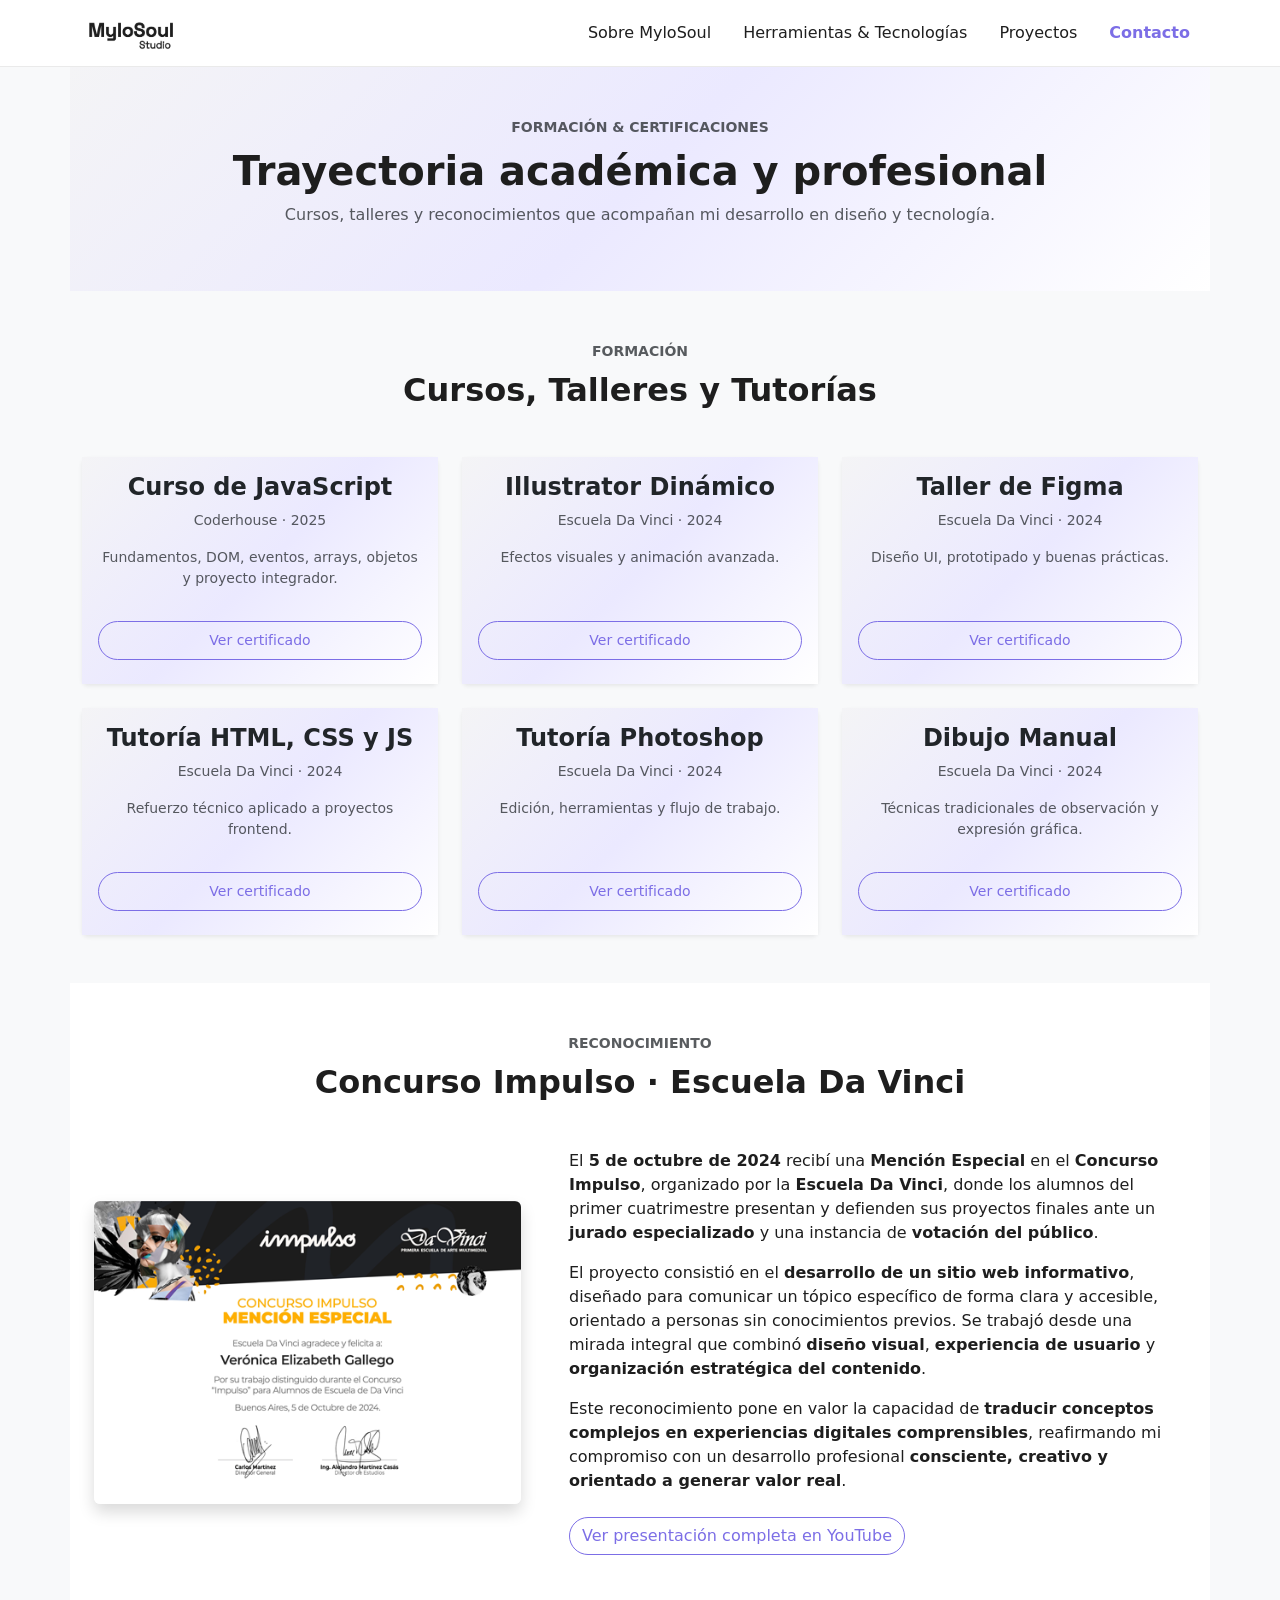
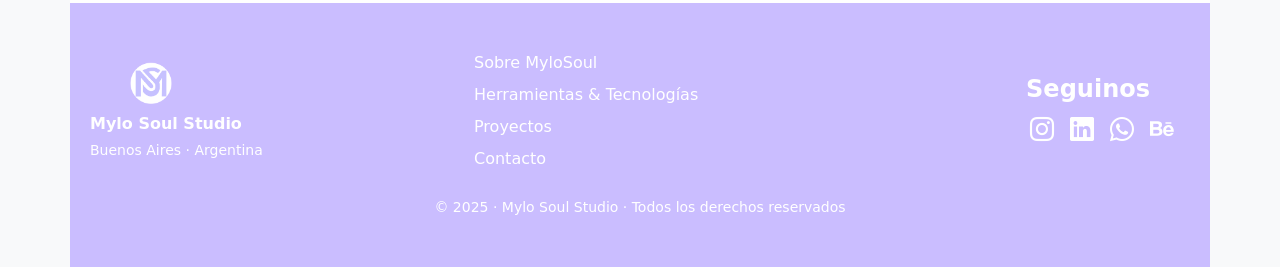
==== formacion.html @ a6a3fb54 "Add files via upload" ====
<!DOCTYPE html>
<html lang="es">
<head>
  <meta charset="UTF-8">
  <meta name="viewport" content="width=device-width, initial-scale=1.0">
  <title>Formación y Certificaciones | Mylo Soul Studio</title>

  <meta name="description" content="Formación académica, talleres y certificaciones de Verónica Gallego. Diseño y Desarrollo Web con enfoque estratégico.">
  <meta name="author" content="Verónica Gallego">

  <link href="https://cdn.jsdelivr.net/npm/bootstrap@5.3.0/dist/css/bootstrap.min.css" rel="stylesheet">
  <link href="https://cdn.jsdelivr.net/npm/bootstrap-icons@1.10.5/font/bootstrap-icons.css" rel="stylesheet">
  <link rel="stylesheet" href="css/style.css">
</head>

<body class="bg-light">

<!-- NAV -->
<nav class="navbar navbar-expand-lg mylo-navbar sticky-top">
  <div class="container">
    <a class="navbar-brand" href="index.html">
      <img src="img/logotipo_grisoscuro.png" alt="Mylo Soul Studio" height="40">
    </a>

    <button class="navbar-toggler" type="button" data-bs-toggle="collapse" data-bs-target="#navbarFormacion">
      <span class="navbar-toggler-icon"></span>
    </button>

    <div class="collapse navbar-collapse" id="navbarFormacion">
      <ul class="navbar-nav ms-auto">
        <li class="nav-item"><a class="nav-link" href="index.html#sobremi">Sobre MyloSoul</a></li>
        <li class="nav-item"><a class="nav-link" href="index.html#formacion">Herramientas & Tecnologías</a></li>
        <li class="nav-item"><a class="nav-link" href="index.html#proyectos">Proyectos</a></li>
        <li class="nav-item"><a class="nav-link nav-cta" href="index.html#contacto">Contacto</a></li>
      </ul>
    </div>
  </div>
</nav>

<!-- HEADER -->
<header class="py-5 text-center mylo-hero container mylo-hero-container">
  <div class="container">
    <span class="text-uppercase text-muted small fw-semibold">
      Formación & Certificaciones
    </span>
    <h1 class="fw-bold mt-2">
      Trayectoria académica y profesional
    </h1>
    <p class="text-muted mt-2">
      Cursos, talleres y reconocimientos que acompañan mi desarrollo en diseño y tecnología.
    </p>
  </div>
</header>

<main>

  <!-- =======================
       FORMACIÓN
  ======================== -->
  <section class="py-5">
    <div class="container">

      <div class="text-center mb-5">
        <span class="text-uppercase text-muted small fw-semibold">Formación</span>
        <h2 class="fw-bold mt-2">Cursos, Talleres y Tutorías</h2>
      </div>

      <div class="row g-4">

        <!-- JS -->
        <div class="col-12 col-md-6 col-lg-4">
          <div class="card h-100 border-0 shadow-sm">
            <div class="card-body d-flex flex-column text-center mylo-hero">
              <h3 class="h4 fw-semibold">Curso de JavaScript</h3>
              <p class="small text-muted">Coderhouse · 2025</p>
              <p class="small text-muted flex-grow-1">
                Fundamentos, DOM, eventos, arrays, objetos y proyecto integrador.
              </p>
              <button class="btn btn-mylo-outline btn-sm mt-3 py-2 h4"
                      data-bs-toggle="modal"
                      data-bs-target="#modalJS">
                Ver certificado
              </button>
            </div>
          </div>
        </div>

        <!-- Illustrator -->
        <div class="col-12 col-md-6 col-lg-4">
          <div class="card h-100 border-0 shadow-sm">
            <div class="card-body d-flex flex-column text-center mylo-hero">
              <h3 class="h4 fw-semibold">Illustrator Dinámico</h3>
              <p class="small text-muted">Escuela Da Vinci · 2024</p>
              <p class="small text-muted flex-grow-1">
                Efectos visuales y animación avanzada.
              </p>
              <button class="btn btn-mylo-outline btn-sm mt-3 py-2 h4"
                      data-bs-toggle="modal"
                      data-bs-target="#modalUX">
                Ver certificado
              </button>
            </div>
          </div>
        </div>

        <!-- Figma -->
        <div class="col-12 col-md-6 col-lg-4">
          <div class="card h-100 border-0 shadow-sm">
            <div class="card-body d-flex flex-column text-center mylo-hero">
              <h3 class="h4 fw-semibold">Taller de Figma</h3>
              <p class="small text-muted">Escuela Da Vinci · 2024</p>
              <p class="small text-muted flex-grow-1">
                Diseño UI, prototipado y buenas prácticas.
              </p>
              <button class="btn btn-mylo-outline btn-sm mt-3 py-2 h4"
                      data-bs-toggle="modal"
                      data-bs-target="#modalMarca">
                Ver certificado
              </button>
            </div>
          </div>
        </div>

        <!-- Tutoría HTML -->
        <div class="col-12 col-md-6 col-lg-4">
          <div class="card h-100 border-0 shadow-sm">
            <div class="card-body d-flex flex-column text-center mylo-hero">
              <h3 class="h4 fw-semibold">Tutoría HTML, CSS y JS</h3>
              <p class="small text-muted">Escuela Da Vinci · 2024</p>
              <p class="small text-muted flex-grow-1">
                Refuerzo técnico aplicado a proyectos frontend.
              </p>
              <button class="btn btn-mylo-outline btn-sm mt-3 py-2 h4"
                      data-bs-toggle="modal"
                      data-bs-target="#modalTutoria">
                Ver certificado
              </button>
            </div>
          </div>
        </div>

        <!-- Photoshop -->
        <div class="col-12 col-md-6 col-lg-4">
          <div class="card h-100 border-0 shadow-sm">
            <div class="card-body d-flex flex-column text-center mylo-hero">
              <h3 class="h4 fw-semibold">Tutoría Photoshop</h3>
              <p class="small text-muted">Escuela Da Vinci · 2024</p>
              <p class="small text-muted flex-grow-1">
                Edición, herramientas y flujo de trabajo.
              </p>
              <button class="btn btn-mylo-outline btn-sm mt-3 py-2 h4"
                      data-bs-toggle="modal"
                      data-bs-target="#modalPhotoshop">
                Ver certificado
              </button>
            </div>
          </div>
        </div>

        <!-- Dibujo -->
        <div class="col-12 col-md-6 col-lg-4">
          <div class="card h-100 border-0 shadow-sm">
            <div class="card-body d-flex flex-column text-center mylo-hero">
              <h3 class="h4 fw-semibold">Dibujo Manual</h3>
              <p class="small text-muted">Escuela Da Vinci · 2024</p>
              <p class="small text-muted flex-grow-1">
                Técnicas tradicionales de observación y expresión gráfica.
              </p>
              <button class="btn btn-mylo-outline btn-sm mt-3 py-2 h4"
                      data-bs-toggle="modal"
                      data-bs-target="#modalDibujo">
                Ver certificado
              </button>
            </div>
          </div>
        </div>

      </div>
    </div>
  </section>

  <!-- =======================
       RECONOCIMIENTO
  ======================== -->
 <section class="py-5 bg-white container">
  <div class="container">

    <!-- TÍTULO -->
    <div class="text-center mb-5">
      <span class="text-uppercase text-muted small fw-semibold">
        Reconocimiento
      </span>
      <h2 class="fw-bold mt-2">
        Concurso Impulso · Escuela Da Vinci
      </h2>
    </div>

    <div class="row align-items-center g-5">

      <!-- IMAGEN -->
      <div class="col-lg-5 text-center">
        <img 
          src="img/talleres/premio.png"
          class="img-fluid rounded shadow"
          alt="Mención Especial · Concurso Impulso Escuela Da Vinci"
        >
      </div>

      <!-- TEXTO -->
      <div class="col-lg-7">
        <p>
          El <strong>5 de octubre de 2024</strong> recibí una
          <strong>Mención Especial</strong> en el
          <strong>Concurso Impulso</strong>, organizado por la
          <strong>Escuela Da Vinci</strong>, donde los alumnos del primer
          cuatrimestre presentan y defienden sus proyectos finales ante un
          <strong>jurado especializado</strong> y una instancia de
          <strong>votación del público</strong>.
        </p>

        <p>
          El proyecto consistió en el
          <strong>desarrollo de un sitio web informativo</strong>,
          diseñado para comunicar un tópico específico de forma clara y accesible,
          orientado a personas sin conocimientos previos. Se trabajó desde una
          mirada integral que combinó
          <strong>diseño visual</strong>,
          <strong>experiencia de usuario</strong> y
          <strong>organización estratégica del contenido</strong>.
        </p>

        <p>
          Este reconocimiento pone en valor la capacidad de
          <strong>traducir conceptos complejos en experiencias digitales comprensibles</strong>,
          reafirmando mi compromiso con un desarrollo profesional
          <strong>consciente, creativo y orientado a generar valor real</strong>.
        </p>

        <!-- BOTÓN -->
        <div class="mt-4">
          <a 
            href="https://youtu.be/0paNfX1N5NU" 
            target="_blank"
            rel="noopener noreferrer"
            class="btn btn-mylo-outline"
          >
            Ver presentación completa en YouTube
          </a>
        </div>
      </div>

    </div>
  </div>
</section>


</main>
<div class="modal fade" id="modalJS" tabindex="-1" aria-hidden="true">
  <div class="modal-dialog modal-lg modal-dialog-centered modal-dialog-scrollable">
    <div class="modal-content border-0 shadow">

      <div class="modal-header bg-lavanda text-white">
        <h3 class="modal-title fs-5 fw-semibold mb-0">
          Certificado · Curso de JavaScript
        </h3>
        <button type="button" class="btn-close btn-close-white" data-bs-dismiss="modal"></button>
      </div>

      <div class="modal-body text-center">
        <img src="img/talleres/certificadojs.png"
             alt="Certificado Curso de JavaScript"
             class="img-fluid rounded">
      </div>

    </div>
  </div>
</div>

<div class="modal fade" id="modalUX" tabindex="-1" aria-hidden="true">
  <div class="modal-dialog modal-lg modal-dialog-centered modal-dialog-scrollable">
    <div class="modal-content border-0 shadow">

      <div class="modal-header bg-lavanda text-white">
        <h3 class="modal-title fs-5 fw-semibold mb-0">
          Certificado · Illustrator Dinámico
        </h3>
        <button type="button" class="btn-close btn-close-white" data-bs-dismiss="modal"></button>
      </div>

      <div class="modal-body text-center">
        <img src="img/talleres/ai-dinamico.png"
             alt="Certificado Illustrator Dinámico"
             class="img-fluid rounded">
      </div>

    </div>
  </div>
</div>
<div class="modal fade" id="modalMarca" tabindex="-1" aria-hidden="true">
  <div class="modal-dialog modal-lg modal-dialog-centered modal-dialog-scrollable">
    <div class="modal-content border-0 shadow">

      <div class="modal-header bg-lavanda text-white">
        <h3 class="modal-title fs-5 fw-semibold mb-0">
          Certificado · Taller de Figma
        </h3>
        <button type="button" class="btn-close btn-close-white" data-bs-dismiss="modal"></button>
      </div>

      <div class="modal-body text-center">
        <img src="img/talleres/taller-figma.png"
             alt="Certificado Taller de Figma"
             class="img-fluid rounded">
      </div>

    </div>
  </div>
</div>
<div class="modal fade" id="modalTutoria" tabindex="-1" aria-hidden="true">
  <div class="modal-dialog modal-lg modal-dialog-centered modal-dialog-scrollable">
    <div class="modal-content border-0 shadow">

      <div class="modal-header bg-lavanda text-white">
        <h3 class="modal-title fs-5 fw-semibold mb-0">
          Certificado · Tutoría HTML, CSS y JavaScript
        </h3>
        <button type="button" class="btn-close btn-close-white" data-bs-dismiss="modal"></button>
      </div>

      <div class="modal-body text-center">
        <img src="img/talleres/tutoria-html.png"
             alt="Certificado Tutoría HTML CSS JS"
             class="img-fluid rounded">
      </div>

    </div>
  </div>
</div>
<div class="modal fade" id="modalPhotoshop" tabindex="-1" aria-hidden="true">
  <div class="modal-dialog modal-lg modal-dialog-centered modal-dialog-scrollable">
    <div class="modal-content border-0 shadow">

      <div class="modal-header bg-lavanda text-white">
        <h3 class="modal-title fs-5 fw-semibold mb-0">
          Certificado · Tutoría Photoshop
        </h3>
        <button type="button" class="btn-close btn-close-white" data-bs-dismiss="modal"></button>
      </div>

      <div class="modal-body text-center">
        <img src="img/talleres/tutoria-photoshop.png"
             alt="Certificado Tutoría Photoshop"
             class="img-fluid rounded">
      </div>

    </div>
  </div>
</div>

<div class="modal fade" id="modalDibujo" tabindex="-1" aria-hidden="true">
  <div class="modal-dialog modal-lg modal-dialog-centered modal-dialog-scrollable">
    <div class="modal-content border-0 shadow">

      <div class="modal-header bg-lavanda text-white">
        <h3 class="modal-title fs-5 fw-semibold mb-0">
          Certificado · Taller de Dibujo Manual
        </h3>
        <button type="button" class="btn-close btn-close-white" data-bs-dismiss="modal"></button>
      </div>

      <div class="modal-body text-center">
        <img src="img/talleres/dibujo-a-mano.png"
             alt="Certificado Taller de Dibujo Manual"
             class="img-fluid rounded">
      </div>

    </div>
  </div>
</div>


<footer class="mylo-footer py-5 container">
  

    <div class="row gy-4 align-items-center text-center text-md-start">

      <!-- 1️⃣ LOGO + LOCALIZACIÓN -->
      <div class="col-12 col-md-4 d-flex flex-column align-items-center align-items-md-start ">
        <img 
          src="img/logo_lavanda_b.png" 
          alt="Mylo Soul Studio"
          class="logo-desktop d-none d-md-block px-5 mb-2"
         
        >

        <p class="mb-1 fw-semibold px-2">Mylo Soul Studio</p>
        <p class="small mb-0 px-2">Buenos Aires · Argentina</p>
      </div>

      <!-- 2️⃣ NAV FOOTER -->
      <nav class="col-12 col-md-4 px-4">
        <ul class="list-unstyled mb-0 d-flex flex-column gap-2 align-items-center align-items-md-start">
          <li><a href="#sobremi" class="text-white text-decoration-none">Sobre MyloSoul</a></li>
          <li><a href="#formacion" class="text-white text-decoration-none">Herramientas & Tecnologías</a></li>
          <li><a href="#proyectos" class="text-white text-decoration-none">Proyectos</a></li>
          <li><a href="#contacto" class="text-white text-decoration-none">Contacto</a></li>
        </ul>
      </nav>

      <!-- 3️⃣ REDES SOCIALES -->
   <div class="col-12 col-md-4 d-flex flex-column align-items-center align-items-md-end">
  <p class="fw-semibold mb-2 px-5 h4 text-white">
    Seguinos
  </p>
<div class="d-flex gap-3 justify-content-center justify-content-md-end px-4">

  <!-- Instagram -->
  <a 
    href="https://www.instagram.com/mylosoul/" 
    target="_blank" 
    rel="noopener noreferrer"
    class="text-white fs-4"
    aria-label="Instagram Mylo Soul"
  >
    <i class="bi bi-instagram"></i>
  </a>

  <!-- LinkedIn -->
  <a 
    href="https://www.linkedin.com/in/veronica-gallego-5338122b3" 
    target="_blank" 
    rel="noopener noreferrer"
    class="text-white fs-4"
    aria-label="LinkedIn"
  >
    <i class="bi bi-linkedin"></i>
  </a>

  <!-- WhatsApp -->
  <a 
    href="https://wa.me/5492344412474" 
    target="_blank" 
    rel="noopener noreferrer"
    class="text-white fs-4"
    aria-label="WhatsApp"
  >
    <i class="bi bi-whatsapp"></i>
  </a>

  <!-- Behance -->
  <a 
    href="https://www.behance.net/veronicagallego2"
    target="_blank"
    rel="noopener noreferrer"
    class="text-white fs-4"
    aria-label="Behance Portfolio"
  >
    <i class="bi bi-behance"></i>
  </a>

</div>

</div>


    <!-- COPYRIGHT -->
    <div class="text-center mt-4">
      <small class="text-white">
        © 2025 · Mylo Soul Studio · Todos los derechos reservados
      </small>
    </div>

 
</footer>

<script src="https://cdn.jsdelivr.net/npm/bootstrap@5.3.0/dist/js/bootstrap.bundle.min.js"></script>
</body>
</html>
---- css/style.css ----
/* =========================
   PALETA MYLO SOUL
========================= */
:root {
  --lavanda: #CABDFF;
  --violeta: #7C6EE6;
  --gris-oscuro: #1E1E1E;
  --gris-claro: #F4F4F6;
  --blanco: #FFFFFF;
}

/* =========================
   BASE
========================= */
body {
  font-family: 'Inter', system-ui, -apple-system, sans-serif;
  color: var(--gris-oscuro);
  background-color: var(--blanco);
}

/* =========================
   NAVBAR
========================= */
.mylo-navbar {
  background-color: var(--blanco);
  border-bottom: 1px solid #eaeaea;
}

.logo-desktop {
  height: 42px;
}

.logo-mobile {
  height: 36px;
}

.mylo-navbar .nav-link {
  color: var(--gris-oscuro);
  font-weight: 500;
  margin-left: 1rem;
  transition: color 0.2s ease;
}

.mylo-navbar .nav-link:hover {
  color: var(--violeta);
}

.mylo-navbar .nav-cta {
  color: var(--violeta);
  font-weight: 600;
}

/* =========================
   HERO / HEADER
========================= */
.mylo-hero {
  background: linear-gradient(
    135deg,
    var(--gris-claro) 0%,
    #ebe9ff 50%,
    var(--blanco) 100%
  );
 
}

.hero-title {
  font-size: clamp(2.2rem, 4vw, 3.2rem);
  font-weight: 700;
  color: var(--gris-oscuro);
  line-height: 1.2;
}

.hero-title span {
  display: block;
  color: var(--violeta);
  font-weight: 600;
}

.hero-subtitle {
  font-size: 1.1rem;
  margin-top: 1.5rem;
  max-width: 520px;
  color: #444;
}
.hero-image {
  max-width: 80%;
  border-radius: 1.5rem;
  box-shadow: 0 20px 40px rgba(0, 0, 0, 0.08);
}

/* =========================
   BOTÓN PRINCIPAL
========================= */
.btn-mylo {
  background-color: var(--violeta);
  color: var(--blanco);
  padding: 0.75rem 2.2rem;
  border-radius: 999px;
  font-weight: 500;
  border: none;
  text-decoration: none;
  display: inline-block;
  transition: all 0.3s ease;
}

.btn-mylo:hover {
  background-color: var(--lavanda);
  color: var(--gris-oscuro);
}
.btn-outline-mylo{
  border: 2px solid var(--violeta);
  color: var(--violeta);
  padding: 0.75rem 2.2rem;
  border-radius: 999px;
  font-weight: 500;
  text-decoration: none;
  display: inline-block;
  transition: all 0.3s ease;
}
.badge-mylo {
  background-color: var(--violeta);
  color: var(--blanco);
  font-weight: 500;
  padding: 0.45em 0.75em;
  border-radius: 999px;
}

#sobremi h2 {
  color: var(--gris-oscuro);
}

#sobremi strong {
  color: var(--violeta);
}
#sobremi strong {
  color: var(--violeta);
}
.project-card img {
  height: 180px;
  object-fit: cover;
}

.badge-mylo {
  background-color: var(--violeta);
  color: #fff;
  font-weight: 500;
  border-radius: 999px;
  padding: 0.35rem 0.6rem;
  font-size: 0.7rem;
}

.mylo-section-soft {
  background: linear-gradient(
    180deg,
    #ffffff 0%,
    #f6f4ff 100%
  );
}
.project-card {
  border-radius: 1.25rem;
  overflow: hidden;
  transition: transform 0.3s ease, box-shadow 0.3s ease;
}

.project-card:hover {
  transform: translateY(-4px);
  box-shadow: 0 16px 40px rgba(124, 110, 230, 0.15);
}
.btn-mylo-outline {
  border: 1px solid var(--violeta);
  color: var(--violeta);
  background: transparent;
  border-radius: 999px;
  font-weight: 500;
}

.btn-mylo-outline:hover {
  background-color: var(--violeta);
  color: #fff;
}
.mylo-footer a:hover {
  opacity: 0.8;
}
.mylo-footer {
  background-color: var(--lavanda);
}
.mylo-footer,
.mylo-footer a,
.mylo-footer p,
.mylo-footer small {
  color: #ffffff;
}
.certificado-wrapper {
  max-width: 520px;
  width: 100%;
}

.certificado-img {
  width: 100%;
  height: auto;
  max-height: 70vh;
  object-fit: contain;
  border-radius: 12px;
}
.certificado-wrapper {
  max-width: 520px;
  width: 100%;
}

.certificado-img {
  width: 100%;
  max-height: 70vh;
  object-fit: contain;
  border-radius: 12px;
}
.bg-lavanda {
  background-color: #c9c2ff; /* o tu lavanda exacto */
}
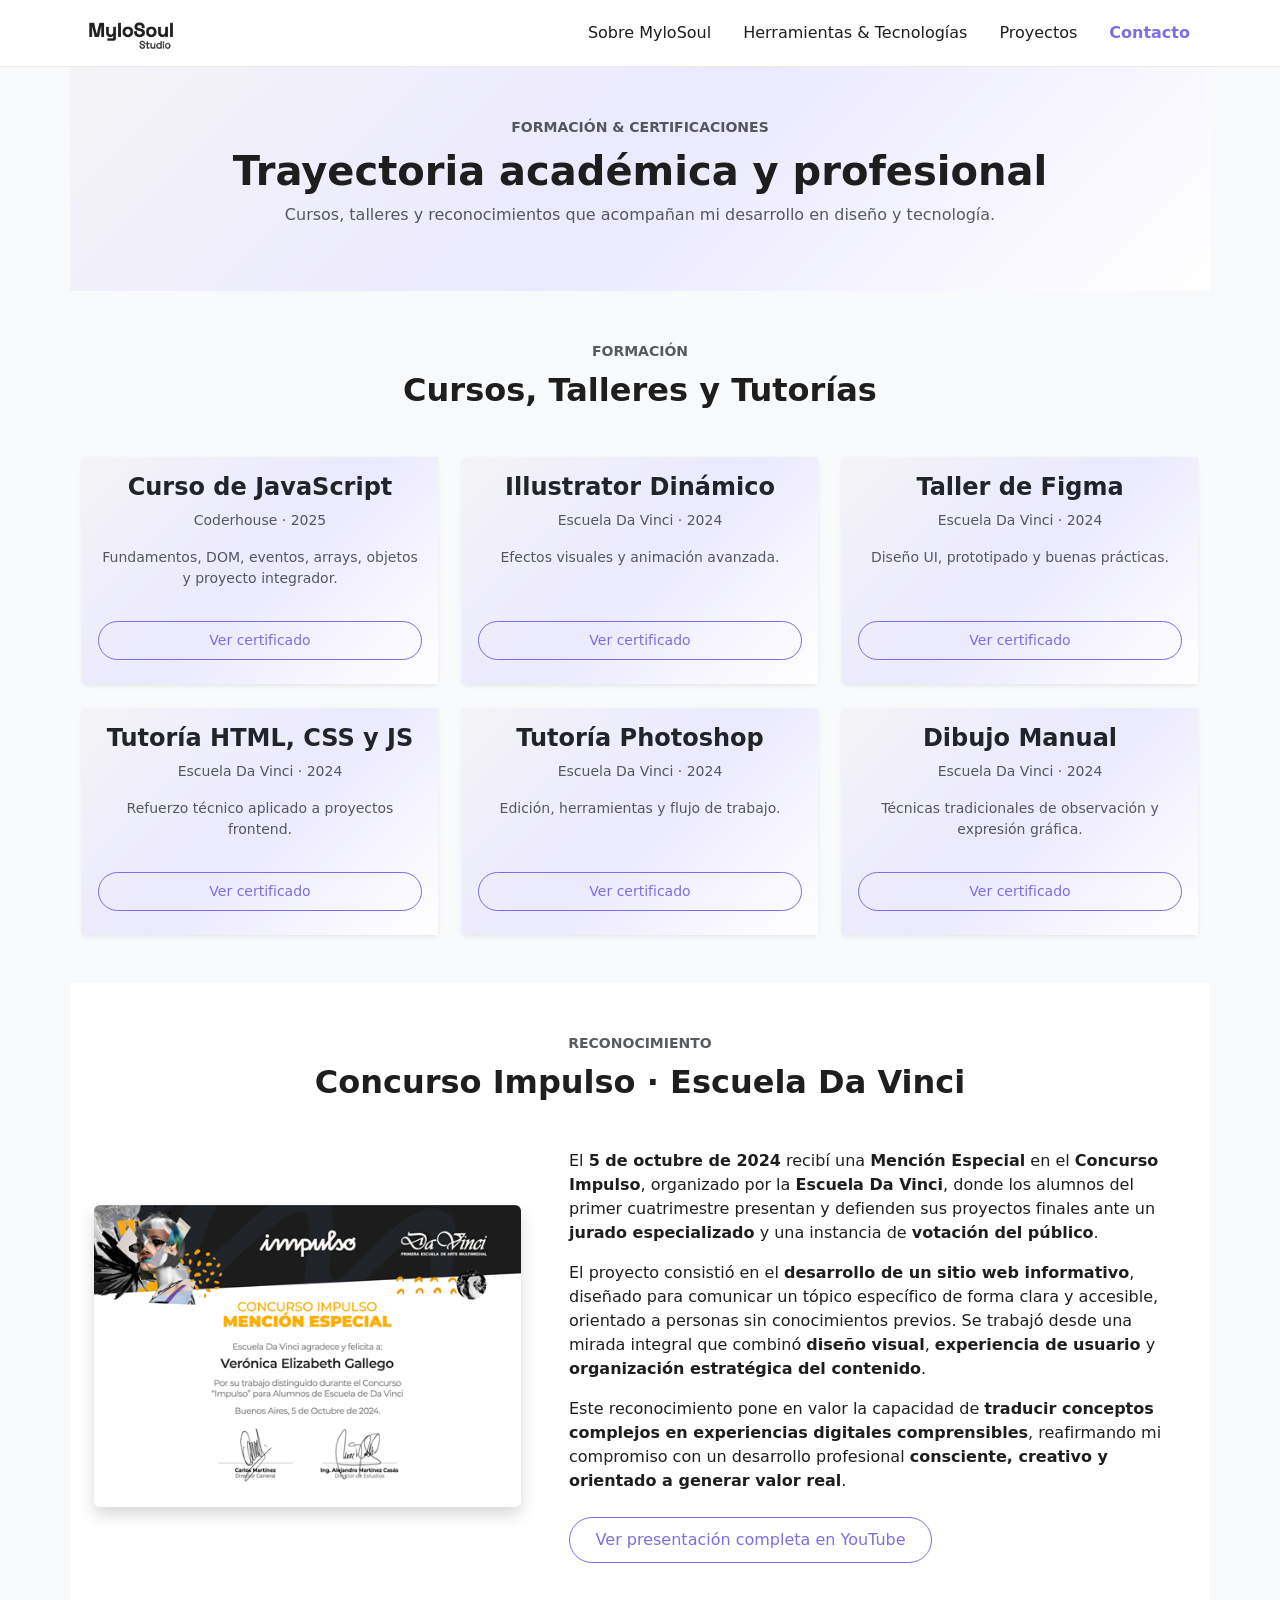
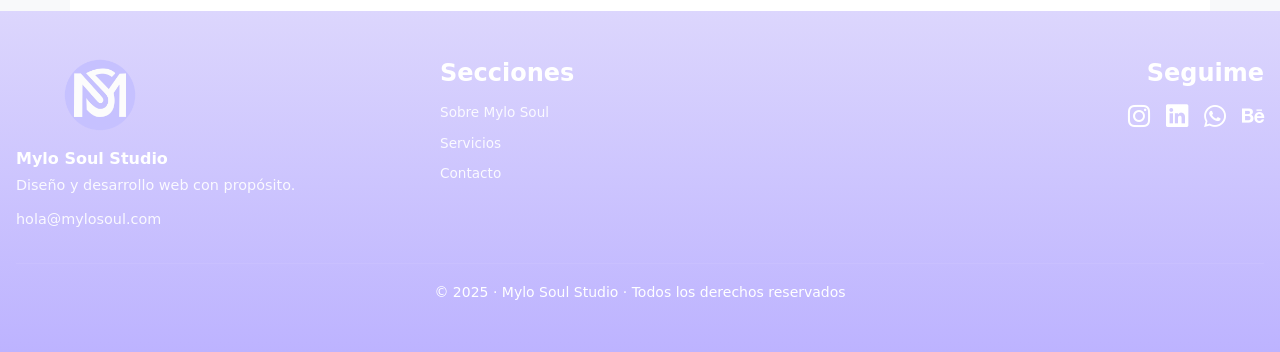
==== commit 5674a23b: "ultimos cambios" ====
--- a/formacion.html
+++ b/formacion.html
@@ -2,17 +2,60 @@
 <html lang="es">
 <head>
   <meta charset="UTF-8">
+  <meta http-equiv="X-UA-Compatible" content="IE=edge">
   <meta name="viewport" content="width=device-width, initial-scale=1.0">
-  <title>Formación y Certificaciones | Mylo Soul Studio</title>
-
-  <meta name="description" content="Formación académica, talleres y certificaciones de Verónica Gallego. Diseño y Desarrollo Web con enfoque estratégico.">
-  <meta name="author" content="Verónica Gallego">
-
+
+  <title>Mylo Soul Studio | Diseño y Desarrollo Web Estratégico</title>
+
+  <meta name="description"
+    content="Mylo Soul Studio es un estudio de diseño y desarrollo web especializado en onepages estratégicas, sitios modernos y experiencias digitales claras, funcionales y alineadas con la identidad de cada proyecto.">
+
+  <meta name="keywords"
+    content="diseño web, desarrollo web, onepage, landing page, portfolio web, frontend, ui ux, wordpress, javascript">
+
+  <meta name="author" content="Mylo Soul Studio">
+  <meta name="robots" content="index, follow">
+  <meta name="language" content="es">
+  <meta name="theme-color" content="#CABDFF">
+
+  <!-- Canonical -->
+  <link rel="canonical" href="https://mylosoul.com/">
+
+  <!-- Open Graph -->
+  <meta property="og:type" content="website">
+  <meta property="og:title" content="Mylo Soul Studio | Diseño y Desarrollo Web Estratégico">
+  <meta property="og:description"
+    content="Diseño y desarrollo de onepages estratégicas y sitios web modernos, pensados para comunicar lo esencial y generar contacto.">
+  <meta property="og:url" content="https://mylosoul.com/">
+  <meta property="og:image" content="https://mylosoul.com/img/og-mylo.jpg">
+  <meta property="og:site_name" content="Mylo Soul Studio">
+  <meta property="og:locale" content="es_AR">
+
+  <!-- Twitter -->
+  <meta name="twitter:card" content="summary_large_image">
+  <meta name="twitter:title" content="Mylo Soul Studio | Diseño y Desarrollo Web Estratégico">
+  <meta name="twitter:description"
+    content="Onepages y sitios web diseñados para comunicar con claridad, coherencia y propósito.">
+  <meta name="twitter:image" content="https://mylosoul.com/img/og-mylo.jpg">
+
+  <!-- Favicon -->
+  <link rel="icon" type="image/png" sizes="32x32" href="img/favicon_io/favicon-32x32.png">
+  <link rel="icon" type="image/png" sizes="16x16" href="img/favicon_io/favicon-16x16.png">
+  <link rel="apple-touch-icon" sizes="180x180" href="img/favicon_io/apple-touch-icon.png">
+  <link rel="icon" type="image/x-icon" href="img/favicon_io/favicon.ico">
+
+  <!-- Fonts -->
+  <link rel="preconnect" href="https://fonts.googleapis.com">
+  <link rel="preconnect" href="https://fonts.gstatic.com" crossorigin>
+
+  <!-- Bootstrap -->
   <link href="https://cdn.jsdelivr.net/npm/bootstrap@5.3.0/dist/css/bootstrap.min.css" rel="stylesheet">
   <link href="https://cdn.jsdelivr.net/npm/bootstrap-icons@1.10.5/font/bootstrap-icons.css" rel="stylesheet">
-  <link rel="stylesheet" href="css/style.css">
+
+  <!-- CSS -->
+  <link rel="stylesheet" href="css/style.css?v=2">
+
 </head>
-
 <body class="bg-light">
 
 <!-- NAV -->
@@ -379,99 +422,58 @@
 </div>
 
 
-<footer class="mylo-footer py-5 container">
-  
-
-    <div class="row gy-4 align-items-center text-center text-md-start">
-
-      <!-- 1️⃣ LOGO + LOCALIZACIÓN -->
-      <div class="col-12 col-md-4 d-flex flex-column align-items-center align-items-md-start ">
-        <img 
-          src="img/logo_lavanda_b.png" 
-          alt="Mylo Soul Studio"
-          class="logo-desktop d-none d-md-block px-5 mb-2"
-         
-        >
-
-        <p class="mb-1 fw-semibold px-2">Mylo Soul Studio</p>
-        <p class="small mb-0 px-2">Buenos Aires · Argentina</p>
-      </div>
-
-      <!-- 2️⃣ NAV FOOTER -->
-      <nav class="col-12 col-md-4 px-4">
-        <ul class="list-unstyled mb-0 d-flex flex-column gap-2 align-items-center align-items-md-start">
-          <li><a href="#sobremi" class="text-white text-decoration-none">Sobre MyloSoul</a></li>
-          <li><a href="#formacion" class="text-white text-decoration-none">Herramientas & Tecnologías</a></li>
-          <li><a href="#proyectos" class="text-white text-decoration-none">Proyectos</a></li>
-          <li><a href="#contacto" class="text-white text-decoration-none">Contacto</a></li>
-        </ul>
-      </nav>
-
-      <!-- 3️⃣ REDES SOCIALES -->
-   <div class="col-12 col-md-4 d-flex flex-column align-items-center align-items-md-end">
-  <p class="fw-semibold mb-2 px-5 h4 text-white">
-    Seguinos
-  </p>
-<div class="d-flex gap-3 justify-content-center justify-content-md-end px-4">
-
-  <!-- Instagram -->
-  <a 
-    href="https://www.instagram.com/mylosoul/" 
-    target="_blank" 
-    rel="noopener noreferrer"
-    class="text-white fs-4"
-    aria-label="Instagram Mylo Soul"
-  >
-    <i class="bi bi-instagram"></i>
-  </a>
-
-  <!-- LinkedIn -->
-  <a 
-    href="https://www.linkedin.com/in/veronica-gallego-5338122b3" 
-    target="_blank" 
-    rel="noopener noreferrer"
-    class="text-white fs-4"
-    aria-label="LinkedIn"
-  >
-    <i class="bi bi-linkedin"></i>
-  </a>
-
-  <!-- WhatsApp -->
-  <a 
-    href="https://wa.me/5492344412474" 
-    target="_blank" 
-    rel="noopener noreferrer"
-    class="text-white fs-4"
-    aria-label="WhatsApp"
-  >
-    <i class="bi bi-whatsapp"></i>
-  </a>
-
-  <!-- Behance -->
-  <a 
-    href="https://www.behance.net/veronicagallego2"
-    target="_blank"
-    rel="noopener noreferrer"
-    class="text-white fs-4"
-    aria-label="Behance Portfolio"
-  >
-    <i class="bi bi-behance"></i>
-  </a>
-
-</div>
-
-</div>
-
-
-    <!-- COPYRIGHT -->
-    <div class="text-center mt-4">
-      <small class="text-white">
-        © 2025 · Mylo Soul Studio · Todos los derechos reservados
-      </small>
-    </div>
-
- 
-</footer>
+ <footer class="mylo-footer pt-5">
+    <div class="container mylo-container">
+
+      <div class="row gy-4 text-center text-md-start">
+
+        <div class="col-md-4 footer-brand">
+          <img src="img/logo_lavanda.png" alt="Mylo Soul Studio" class="footer-logo mb-3 mx-5">
+          <p class="footer-title mb-1">Mylo Soul Studio</p>
+          <p class="footer-text mb-2">Diseño y desarrollo web con propósito.</p>
+
+          <a href="mailto:hola@mylosoul.com" class="footer-mail">
+            hola@mylosoul.com
+          </a>
+        </div>
+
+
+        <div class="col-md-4">
+          <h2 class="footer-heading h4">Secciones</h2>
+          <ul class="footer-links">
+            <li><a href="#sobremi">Sobre Mylo Soul</a></li>
+            <li><a href="#onepage">Servicios</a></li>
+            <li><a href="#contacto">Contacto</a></li>
+          </ul>
+        </div>
+
+        <div class="col-md-4 text-center text-md-end">
+          <h2 class="footer-heading h4 text-center text-md-end">
+            Seguime
+          </h2>
+
+
+          <div class="footer-social justify-content-center justify-content-md-end">
+
+            <a href="https://www.instagram.com/mylosoul/" target="_blank"><i class="bi bi-instagram"></i></a>
+            <a href="https://www.linkedin.com/in/veronica-gallego-5338122b3/" target="_blank"><i
+                class="bi bi-linkedin"></i></a>
+            <a href="https://wa.me/5492344412474" target="_blank"><i class="bi bi-whatsapp"></i></a>
+            <a href="https://www.behance.net/veronicagallego2" target="_blank"><i class="bi bi-behance"></i></a>
+          </div>
+        </div>
+
+
+      </div>
+
+      <hr class="footer-divider">
+
+      <div class="text-center pb-4">
+        <small>© 2025 · Mylo Soul Studio · Todos los derechos reservados</small>
+      </div>
+
+    </div>
+  </footer>
 
 <script src="https://cdn.jsdelivr.net/npm/bootstrap@5.3.0/dist/js/bootstrap.bundle.min.js"></script>
 </body>
--- a/css/style.css
+++ b/css/style.css
@@ -2,20 +2,36 @@
    PALETA MYLO SOUL
 ========================= */
 :root {
-  --lavanda: #CABDFF;
-  --violeta: #7C6EE6;
-  --gris-oscuro: #1E1E1E;
-  --gris-claro: #F4F4F6;
-  --blanco: #FFFFFF;
+  --lavanda: #cabdff;
+  --violeta: #7c6ee6;
+  --gris-oscuro: #1e1e1e;
+  --gris-claro: #f4f4f6;
+  --blanco: #ffffff;
 }
 
 /* =========================
    BASE
 ========================= */
+html,
 body {
-  font-family: 'Inter', system-ui, -apple-system, sans-serif;
+  width: 100%;
+  max-width: 100%;
+  overflow-x: hidden;
+}
+
+body {
+  font-family: "Inter", system-ui, -apple-system, sans-serif;
   color: var(--gris-oscuro);
   background-color: var(--blanco);
+}
+
+/* =========================
+   CONTENEDOR GLOBAL
+========================= */
+.mylo-container {
+  max-width: 1280px;
+  margin-inline: auto;
+  padding-inline: 1rem;
 }
 
 /* =========================
@@ -51,7 +67,7 @@
 }
 
 /* =========================
-   HERO / HEADER
+   HERO
 ========================= */
 .mylo-hero {
   background: linear-gradient(
@@ -60,46 +76,74 @@
     #ebe9ff 50%,
     var(--blanco) 100%
   );
- 
 }
 
 .hero-title {
   font-size: clamp(2.2rem, 4vw, 3.2rem);
   font-weight: 700;
-  color: var(--gris-oscuro);
   line-height: 1.2;
 }
 
 .hero-title span {
-  display: block;
   color: var(--violeta);
   font-weight: 600;
 }
 
 .hero-subtitle {
-  font-size: 1.1rem;
-  margin-top: 1.5rem;
+  font-size: 1.05rem;
+  margin-top: 1.25rem;
   max-width: 520px;
   color: #444;
 }
+
 .hero-image {
-  max-width: 80%;
+    max-width: 520px;
+  width: 100%;
+  height: auto;
   border-radius: 1.5rem;
   box-shadow: 0 20px 40px rgba(0, 0, 0, 0.08);
 }
-
-/* =========================
-   BOTÓN PRINCIPAL
+.btn-whatsapp-violeta {
+  display: inline-flex;
+  align-items: center;
+  gap: 10px;
+
+  background: linear-gradient(135deg, #7b6cf6, #9b8cff);
+  color: #ffffff;
+
+  padding: 14px 28px;
+  border-radius: 999px;
+
+  font-weight: 600;
+  font-size: 1rem;
+  text-decoration: none;
+
+  box-shadow: 0 8px 24px rgba(123, 108, 246, 0.35);
+  transition: all 0.3s ease;
+}
+
+.btn-whatsapp-violeta:hover {
+  transform: translateY(-2px);
+  box-shadow: 0 12px 32px rgba(123, 108, 246, 0.45);
+  color: #ffffff;
+}
+
+.whatsapp-icon {
+  display: flex;
+  align-items: center;
+}
+
+/* =========================
+   BOTONES
 ========================= */
 .btn-mylo {
   background-color: var(--violeta);
   color: var(--blanco);
-  padding: 0.75rem 2.2rem;
+  padding: 0.7rem 2.2rem;
   border-radius: 999px;
   font-weight: 500;
   border: none;
   text-decoration: none;
-  display: inline-block;
   transition: all 0.3s ease;
 }
 
@@ -107,39 +151,160 @@
   background-color: var(--lavanda);
   color: var(--gris-oscuro);
 }
-.btn-outline-mylo{
-  border: 2px solid var(--violeta);
-  color: var(--violeta);
-  padding: 0.75rem 2.2rem;
+
+.btn-mylo-outline {
+  border: 1.5px solid var(--violeta);
+  color: var(--violeta);
+  background: transparent;
+  padding: 0.6rem 1.6rem;
   border-radius: 999px;
   font-weight: 500;
-  text-decoration: none;
-  display: inline-block;
   transition: all 0.3s ease;
 }
-.badge-mylo {
+
+.btn-mylo-outline:hover {
   background-color: var(--violeta);
-  color: var(--blanco);
-  font-weight: 500;
-  padding: 0.45em 0.75em;
+  color: #fff;
+}
+
+/* =========================
+   SECCIONES SUAVES
+========================= */
+.mylo-section-soft {
+  background: linear-gradient(180deg, #ffffff 0%, #f6f4ff 100%);
+}
+
+/* =========================
+   SOBRE MYLO
+========================= */
+#sobremi h2 {
+  line-height: 1.25;
+}
+
+#sobremi p {
+  max-width: 720px;
+  margin-inline: auto;
+}
+
+#sobremi strong,
+.text-mylo {
+  color: var(--violeta);
+  font-weight: 600;
+}
+
+.about-icon {
+  width: 56px;
+  height: 56px;
+  margin: 0 auto;
+  border-radius: 50%;
+  background: rgba(124, 110, 230, 0.12);
+  display: flex;
+  align-items: center;
+  justify-content: center;
+}
+
+.about-icon i {
+  font-size: 1.4rem;
+  color: var(--violeta);
+}
+
+/* =========================
+   ONEPAGES / SERVICIOS
+========================= */
+#onepage {
+  background: linear-gradient(
+    180deg,
+    #ffffff 0%,
+    #f6f4ff 45%,
+    #ffffff 100%
+  );
+}
+
+.section-divider {
+  width: 80px;
+  height: 4px;
   border-radius: 999px;
-}
-
-#sobremi h2 {
-  color: var(--gris-oscuro);
-}
-
-#sobremi strong {
-  color: var(--violeta);
-}
-#sobremi strong {
-  color: var(--violeta);
-}
-.project-card img {
-  height: 180px;
+  background: linear-gradient(
+    90deg,
+    var(--lavanda),
+    var(--violeta)
+  );
+}
+ 
+/* =========================
+   ICONOS SERVICIOS
+========================= */
+.icon-circle {
+  width: 56px;
+  height: 56px;
+  border-radius: 50%;
+  background: rgba(124, 110, 230, 0.12);
+  display: flex;
+  align-items: center;
+  justify-content: center;
+}
+
+.icon-circle i {
+  font-size: 1.4rem;
+  color: var(--violeta);
+}
+
+/* =========================
+   CARDS / PLANES
+========================= */
+.project-card {
+  border-radius: 1.25rem;
+  background: rgba(255, 255, 255, 0.92);
+  backdrop-filter: blur(8px);
+  transition: transform 0.3s ease, box-shadow 0.3s ease;
+}
+
+
+.project-card:hover {
+  transform: translateY(-6px);
+  box-shadow: 0 18px 45px rgba(124, 110, 230, 0.18);
+}
+
+.project-card .btn {
+  min-height: 42px;
+  border-radius: 999px;
+  font-size: 0.85rem;
+}
+.project-card-img{
+  width: 100%;
+  height: 190px;
   object-fit: cover;
-}
-
+  border-radius: 12px 12px 0 0;
+}
+.project-card-img-wrapper {
+  position: relative;
+  overflow: hidden;
+  border-radius: 1.25rem 1.25rem 0 0;
+  background: linear-gradient(
+    180deg,
+    rgba(245, 244, 250, 0.9),
+    rgba(255, 255, 255, 1)
+  );
+}
+.project-card-img {
+  width: 100%;
+  height: 380px;
+  object-fit: cover;
+  object-position: top;
+  transition: transform 0.6s ease;
+}
+.project-card-img-wrapper::after {
+  content: "";
+  position: absolute;
+  inset: 0;
+  box-shadow: inset 0 -30px 40px rgba(0, 0, 0, 0.08);
+  pointer-events: none;
+}
+
+
+/* =========================
+   BADGES
+========================= */
 .badge-mylo {
   background-color: var(--violeta);
   color: #fff;
@@ -149,70 +314,216 @@
   font-size: 0.7rem;
 }
 
-.mylo-section-soft {
-  background: linear-gradient(
-    180deg,
-    #ffffff 0%,
-    #f6f4ff 100%
-  );
-}
-.project-card {
+/* =========================
+   CONTACTO / FORMULARIO
+========================= */
+#contacto form {
+  background: #f9f8ff;
+  padding: 2rem;
   border-radius: 1.25rem;
-  overflow: hidden;
-  transition: transform 0.3s ease, box-shadow 0.3s ease;
-}
-
-.project-card:hover {
-  transform: translateY(-4px);
-  box-shadow: 0 16px 40px rgba(124, 110, 230, 0.15);
-}
-.btn-mylo-outline {
-  border: 1px solid var(--violeta);
-  color: var(--violeta);
-  background: transparent;
-  border-radius: 999px;
-  font-weight: 500;
-}
-
-.btn-mylo-outline:hover {
-  background-color: var(--violeta);
-  color: #fff;
-}
-.mylo-footer a:hover {
-  opacity: 0.8;
-}
+}
+
+#contacto .form-control {
+  border-radius: 0.75rem;
+  border: 1px solid #ddd;
+}
+
+#contacto .form-control:focus {
+  border-color: var(--violeta);
+  box-shadow: 0 0 0 0.15rem rgba(124, 110, 230, 0.2);
+}
+
+/* =========================
+   VALIDACIONES
+========================= */
+.mylo-input.error {
+  border: 2px solid var(--violeta);
+}
+
+.error-text {
+  color: var(--violeta);
+  font-size: 0.75rem;
+  margin-top: 0.25rem;
+  display: none;
+}
+
+/* =========================
+   FOOTER
+========================= */
+
+
 .mylo-footer {
+  background: linear-gradient(180deg, #dcd6fd 0%, #bdb3ff 100%);
+  padding: 3rem 0 1.5rem;
+  color: #ffffff;
+}
+
+/* Logo */
+.footer-logo {
+  max-width: 72px;
+  margin-bottom: 0.8rem;
+}
+
+/* Títulos footer */
+.footer-heading {
+  font-weight: 600;
+  color: #ffffff;
+  margin-bottom: 0.8rem;
+}
+
+/* Texto */
+.footer-title {
+  color: #ffffff;
+  font-weight: 600;
+}
+
+.footer-text {
+  color: rgba(255, 255, 255, 0.9);
+  font-size: 0.9rem;
+}
+
+/* Links */
+.footer-links {
+  list-style: none;
+  padding: 0;
+  margin: 0;
+}
+
+.footer-links li {
+  margin-bottom: 0.4rem;
+}
+
+.footer-links a {
+  font-size: 0.85rem;
+  color: rgba(255, 255, 255, 0.9);
+  text-decoration: none;
+}
+
+.footer-links a:hover {
+  text-decoration: underline;
+}
+
+.footer-social {
+  display: flex;
+  gap: 1rem;
+  justify-content: center; /* mobile */
+}
+
+
+.footer-social a {
+  color: #ffffff;
+  font-size: 1.4rem;
+  transition: transform 0.2s ease, opacity 0.2s ease;
+}
+
+.footer-social a:hover {
+  transform: translateY(-2px);
+  opacity: 0.85;
+}
+
+/* Línea divisoria */
+.footer-divider {
+  border-color: rgba(255, 255, 255, 0.25);
+  margin: 2rem 0 1rem;
+}
+
+/* Copy */
+.footer-copy {
+  font-size: 0.75rem;
+  color: rgba(255, 255, 255, 0.8);
+}
+.footer-mail {
+  display: inline-block;
+  margin-top: 0.3rem;
+  font-size: 0.9rem;
+  color: #ffffff;
+  text-decoration: none;
+  opacity: 0.9;
+  transition: opacity 0.2s ease, text-decoration 0.2s ease;
+}
+
+.footer-mail:hover {
+  opacity: 1;
+  text-decoration: underline;
+}
+
+/* =========================
+   UTILIDADES
+========================= */
+.bg-lavanda {
   background-color: var(--lavanda);
 }
-.mylo-footer,
-.mylo-footer a,
-.mylo-footer p,
-.mylo-footer small {
-  color: #ffffff;
-}
-.certificado-wrapper {
-  max-width: 520px;
-  width: 100%;
-}
-
-.certificado-img {
-  width: 100%;
-  height: auto;
-  max-height: 70vh;
-  object-fit: contain;
-  border-radius: 12px;
-}
-.certificado-wrapper {
-  max-width: 520px;
-  width: 100%;
-}
-
-.certificado-img {
-  width: 100%;
-  max-height: 70vh;
-  object-fit: contain;
-  border-radius: 12px;
-}
-.bg-lavanda {
-  background-color: #c9c2ff; /* o tu lavanda exacto */
-}
+
+.whatsapp-float {
+  position: fixed;
+  width: 56px;
+  height: 56px;
+  bottom: 24px;
+  right: 24px;
+  background-color: #7c6ee6; /* violeta Mylo Soul */
+  color: #ffffff;
+  border-radius: 50%;
+  text-align: center;
+  font-size: 28px;
+  box-shadow: 0 6px 16px rgba(124, 110, 230, 0.35);
+  z-index: 9999;
+
+  display: flex;
+  align-items: center;
+  justify-content: center;
+
+  transition: transform 0.25s ease, box-shadow 0.25s ease;
+}
+
+.whatsapp-float:hover {
+  transform: scale(1.08);
+  box-shadow: 0 10px 24px rgba(124, 110, 230, 0.45);
+}
+
+.whatsapp-float i {
+  line-height: 1;
+}
+
+
+/* =========================
+   RESPONSIVE
+========================= */
+
+@media (min-width: 1200px) {
+
+  #hero .row {
+    display: flex;
+    align-items: center;
+  }
+
+  #hero .col-lg-6 {
+    flex: 0 0 50%;
+    max-width: 50%;
+  }
+
+  /* Imagen a la derecha */
+  #hero .hero-image {
+    max-width: 420px;
+    margin-left: auto;
+    display: block;
+  }
+
+}
+
+@media (min-width: 768px) {
+  .footer-social {
+    justify-content: flex-end;
+  }
+}
+
+
+@media (max-width: 575px) {
+  #sobremi h2,
+  #onepage h2 {
+    font-size: 1.6rem;
+  }
+
+  .project-card {
+    box-shadow: 0 12px 30px rgba(124, 110, 230, 0.12);
+  }
+}
